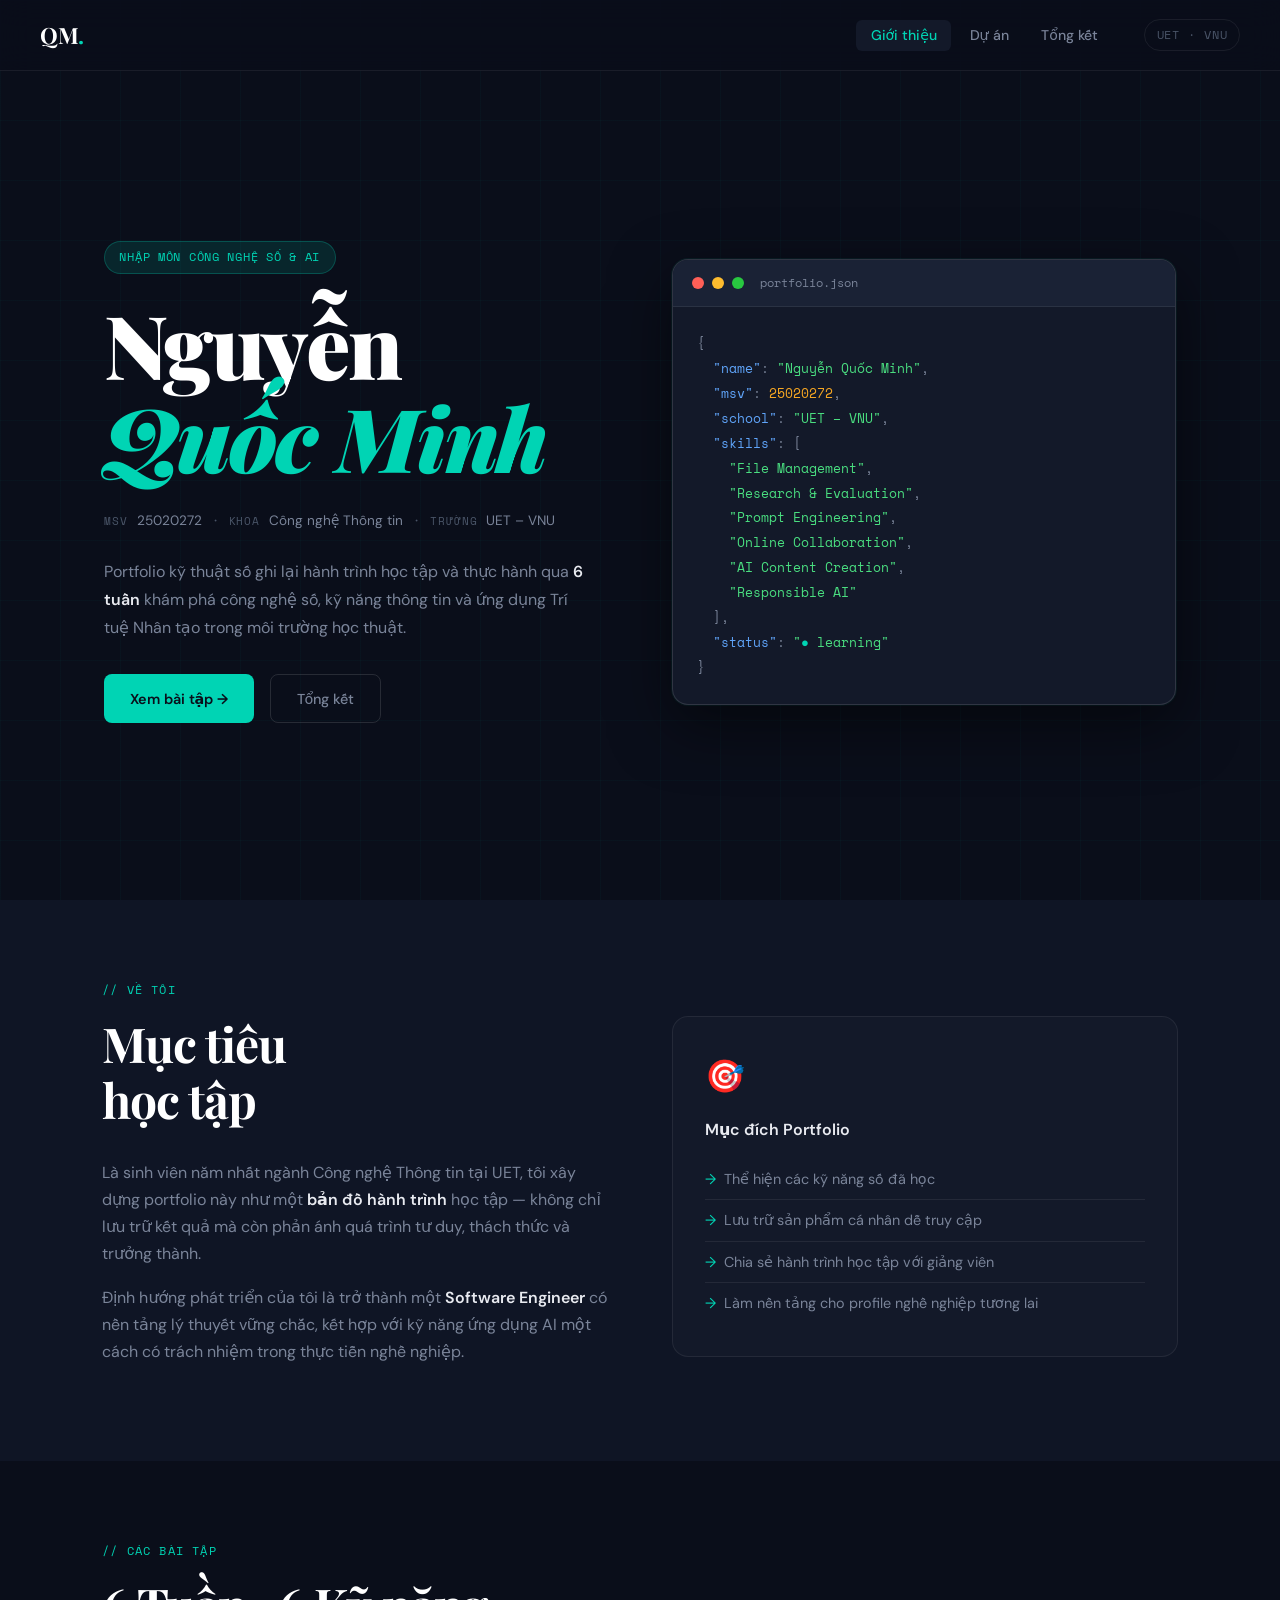
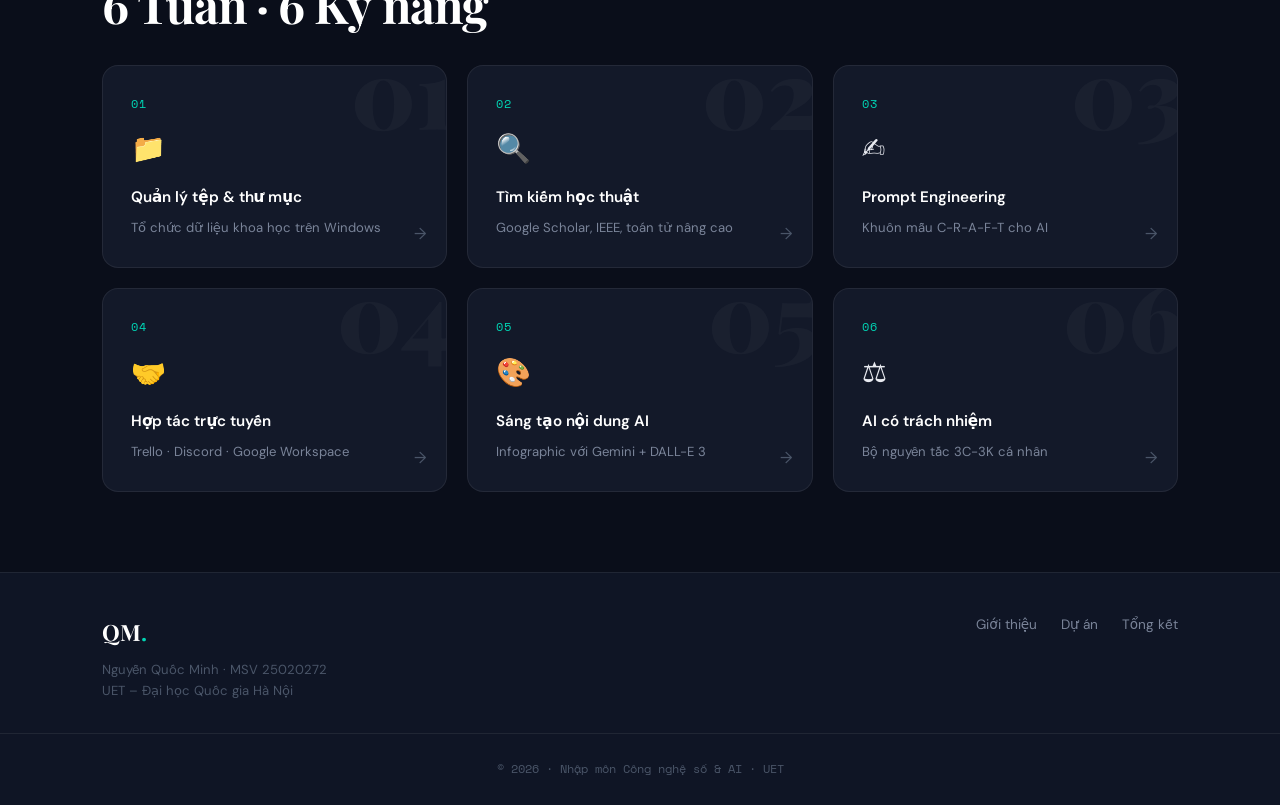
==== index.html @ ab4edc92 "Initial commit: Portfolio Nguyễn Quốc Minh - UET VNU" ====
<!DOCTYPE html>
<html lang="vi">
<head>
  <meta charset="UTF-8" />
  <meta name="viewport" content="width=device-width, initial-scale=1.0"/>
  <title>Portfolio | Nguyễn Quốc Minh</title>
  <link rel="preconnect" href="https://fonts.googleapis.com">
  <link href="https://fonts.googleapis.com/css2?family=Playfair+Display:ital,wght@0,400;0,700;0,900;1,400&family=Space+Mono:wght@400;700&family=DM+Sans:wght@300;400;500;600&display=swap" rel="stylesheet">
  <link rel="stylesheet" href="css/style.css">
</head>
<body>

  <!-- NAV -->
  <nav class="nav" id="nav">
    <div class="nav-logo">QM<span class="dot">.</span></div>
    <ul class="nav-links">
      <li><a href="index.html" class="active">Giới thiệu</a></li>
      <li><a href="projects.html">Dự án</a></li>
      <li><a href="summary.html">Tổng kết</a></li>
    </ul>
    <div class="nav-badge">UET · VNU</div>
  </nav>

  <!-- HERO -->
  <section class="hero">
    <div class="hero-grid-bg"></div>
    <div class="hero-content">
      <div class="hero-tag fade-in delay-1">Nhập môn Công nghệ số & AI</div>
      <h1 class="hero-name fade-in delay-2">Nguyễn<br><em>Quốc Minh</em></h1>
      <div class="hero-meta fade-in delay-3">
        <span class="meta-item"><span class="meta-label">MSV</span> 25020272</span>
        <span class="meta-divider">·</span>
        <span class="meta-item"><span class="meta-label">Khoa</span> Công nghệ Thông tin</span>
        <span class="meta-divider">·</span>
        <span class="meta-item"><span class="meta-label">Trường</span> UET – VNU</span>
      </div>
      <p class="hero-desc fade-in delay-4">
        Portfolio kỹ thuật số ghi lại hành trình học tập và thực hành 
        qua <strong>6 tuần</strong> khám phá công nghệ số, kỹ năng thông tin 
        và ứng dụng Trí tuệ Nhân tạo trong môi trường học thuật.
      </p>
      <div class="hero-cta fade-in delay-5">
        <a href="projects.html" class="btn-primary">Xem bài tập →</a>
        <a href="summary.html" class="btn-ghost">Tổng kết</a>
      </div>
    </div>
    <div class="hero-visual fade-in delay-3">
      <div class="code-card">
        <div class="code-card-header">
          <span class="dot-red"></span><span class="dot-yellow"></span><span class="dot-green"></span>
          <span class="code-filename">portfolio.json</span>
        </div>
        <pre class="code-body"><code>{
  <span class="key">"name"</span>: <span class="str">"Nguyễn Quốc Minh"</span>,
  <span class="key">"msv"</span>: <span class="num">25020272</span>,
  <span class="key">"school"</span>: <span class="str">"UET – VNU"</span>,
  <span class="key">"skills"</span>: [
    <span class="str">"File Management"</span>,
    <span class="str">"Research & Evaluation"</span>,
    <span class="str">"Prompt Engineering"</span>,
    <span class="str">"Online Collaboration"</span>,
    <span class="str">"AI Content Creation"</span>,
    <span class="str">"Responsible AI"</span>
  ],
  <span class="key">"status"</span>: <span class="str">"<span class="blink">●</span> learning"</span>
}</code></pre>
      </div>
    </div>
  </section>

  <!-- ABOUT -->
  <section class="about section">
    <div class="container">
      <div class="section-label">// Về tôi</div>
      <div class="about-grid">
        <div class="about-text">
          <h2 class="section-title">Mục tiêu<br>học tập</h2>
          <p>Là sinh viên năm nhất ngành Công nghệ Thông tin tại UET, tôi xây dựng portfolio này như một <strong>bản đồ hành trình</strong> học tập — không chỉ lưu trữ kết quả mà còn phản ánh quá trình tư duy, thách thức và trưởng thành.</p>
          <p>Định hướng phát triển của tôi là trở thành một <strong>Software Engineer</strong> có nền tảng lý thuyết vững chắc, kết hợp với kỹ năng ứng dụng AI một cách có trách nhiệm trong thực tiễn nghề nghiệp.</p>
        </div>
        <div class="about-goals">
          <div class="goal-card">
            <div class="goal-icon">🎯</div>
            <div class="goal-title">Mục đích Portfolio</div>
            <ul class="goal-list">
              <li>Thể hiện các kỹ năng số đã học</li>
              <li>Lưu trữ sản phẩm cá nhân dễ truy cập</li>
              <li>Chia sẻ hành trình học tập với giảng viên</li>
              <li>Làm nền tảng cho profile nghề nghiệp tương lai</li>
            </ul>
          </div>
        </div>
      </div>
    </div>
  </section>

  <!-- WEEK OVERVIEW -->
  <section class="weeks section">
    <div class="container">
      <div class="section-label">// Các bài tập</div>
      <h2 class="section-title">6 Tuần · 6 Kỹ năng</h2>
      <div class="weeks-grid">
        <a href="projects.html#week1" class="week-card" data-week="01">
          <div class="week-num">01</div>
          <div class="week-icon">📁</div>
          <div class="week-title">Quản lý tệp & thư mục</div>
          <div class="week-desc">Tổ chức dữ liệu khoa học trên Windows</div>
          <div class="week-arrow">→</div>
        </a>
        <a href="projects.html#week2" class="week-card" data-week="02">
          <div class="week-num">02</div>
          <div class="week-icon">🔍</div>
          <div class="week-title">Tìm kiếm học thuật</div>
          <div class="week-desc">Google Scholar, IEEE, toán tử nâng cao</div>
          <div class="week-arrow">→</div>
        </a>
        <a href="projects.html#week3" class="week-card" data-week="03">
          <div class="week-num">03</div>
          <div class="week-icon">✍️</div>
          <div class="week-title">Prompt Engineering</div>
          <div class="week-desc">Khuôn mẫu C-R-A-F-T cho AI</div>
          <div class="week-arrow">→</div>
        </a>
        <a href="projects.html#week4" class="week-card" data-week="04">
          <div class="week-num">04</div>
          <div class="week-icon">🤝</div>
          <div class="week-title">Hợp tác trực tuyến</div>
          <div class="week-desc">Trello · Discord · Google Workspace</div>
          <div class="week-arrow">→</div>
        </a>
        <a href="projects.html#week5" class="week-card" data-week="05">
          <div class="week-num">05</div>
          <div class="week-icon">🎨</div>
          <div class="week-title">Sáng tạo nội dung AI</div>
          <div class="week-desc">Infographic với Gemini + DALL-E 3</div>
          <div class="week-arrow">→</div>
        </a>
        <a href="projects.html#week6" class="week-card" data-week="06">
          <div class="week-num">06</div>
          <div class="week-icon">⚖️</div>
          <div class="week-title">AI có trách nhiệm</div>
          <div class="week-desc">Bộ nguyên tắc 3C-3K cá nhân</div>
          <div class="week-arrow">→</div>
        </a>
      </div>
    </div>
  </section>

  <!-- FOOTER -->
  <footer class="footer">
    <div class="container footer-inner">
      <div class="footer-left">
        <div class="footer-logo">QM<span class="dot">.</span></div>
        <p>Nguyễn Quốc Minh · MSV 25020272<br>UET – Đại học Quốc gia Hà Nội</p>
      </div>
      <div class="footer-right">
        <a href="index.html">Giới thiệu</a>
        <a href="projects.html">Dự án</a>
        <a href="summary.html">Tổng kết</a>
      </div>
    </div>
    <div class="footer-bottom">
      <span>© 2026 · Nhập môn Công nghệ số & AI · UET</span>
    </div>
  </footer>

  <script src="js/main.js"></script>
</body>
</html>
---- css/style.css ----
/* ===== CSS VARIABLES ===== */
:root {
  --bg:         #0a0e1a;
  --bg-2:       #0f1525;
  --bg-card:    #131929;
  --bg-card-2:  #1a2235;
  --border:     rgba(255,255,255,0.07);
  --border-2:   rgba(255,255,255,0.12);

  --text:       #e8eaf0;
  --text-muted: #7a8499;
  --text-dim:   #4a5568;

  --teal:       #00d4b4;
  --teal-dim:   rgba(0, 212, 180, 0.12);
  --teal-glow:  rgba(0, 212, 180, 0.25);
  --amber:      #f5a623;
  --amber-dim:  rgba(245, 166, 35, 0.12);
  --coral:      #ff6b6b;
  --coral-dim:  rgba(255, 107, 107, 0.12);
  --purple:     #9b7fe8;
  --green:      #4ade80;
  --blue:       #60a5fa;

  --font-display: 'Playfair Display', Georgia, serif;
  --font-mono:    'Space Mono', monospace;
  --font-body:    'DM Sans', system-ui, sans-serif;

  --radius:  10px;
  --radius-lg: 16px;
  --transition: 0.25s cubic-bezier(0.4, 0, 0.2, 1);
}

/* ===== RESET ===== */
*, *::before, *::after { box-sizing: border-box; margin: 0; padding: 0; }
html { scroll-behavior: smooth; }
body {
  background: var(--bg);
  color: var(--text);
  font-family: var(--font-body);
  font-size: 16px;
  line-height: 1.7;
  -webkit-font-smoothing: antialiased;
}
a { color: var(--teal); text-decoration: none; transition: color var(--transition); }
a:hover { color: #fff; }
code {
  font-family: var(--font-mono);
  font-size: 0.82em;
  background: rgba(0,212,180,0.1);
  color: var(--teal);
  padding: 0.1em 0.45em;
  border-radius: 4px;
  border: 1px solid rgba(0,212,180,0.2);
}
p + p { margin-top: 0.9em; }
strong { color: var(--text); font-weight: 600; }

/* ===== CONTAINER ===== */
.container {
  max-width: 1140px;
  margin: 0 auto;
  padding: 0 2rem;
}

/* ===== NAV ===== */
.nav {
  position: fixed;
  top: 0; left: 0; right: 0;
  z-index: 100;
  display: flex;
  align-items: center;
  gap: 2rem;
  padding: 1rem 2.5rem;
  background: rgba(10, 14, 26, 0.85);
  backdrop-filter: blur(16px);
  border-bottom: 1px solid var(--border);
  transition: box-shadow var(--transition);
}
.nav.scrolled { box-shadow: 0 4px 30px rgba(0,0,0,0.4); }
.nav-logo {
  font-family: var(--font-display);
  font-size: 1.4rem;
  font-weight: 700;
  color: #fff;
  margin-right: auto;
  letter-spacing: -0.02em;
}
.nav-links {
  list-style: none;
  display: flex;
  gap: 0.25rem;
}
.nav-links a {
  color: var(--text-muted);
  font-size: 0.88rem;
  font-weight: 500;
  padding: 0.4rem 0.9rem;
  border-radius: 6px;
  transition: all var(--transition);
}
.nav-links a:hover,
.nav-links a.active {
  color: var(--text);
  background: var(--bg-card);
}
.nav-links a.active { color: var(--teal); }
.nav-badge {
  font-family: var(--font-mono);
  font-size: 0.72rem;
  color: var(--text-dim);
  padding: 0.3rem 0.7rem;
  border: 1px solid var(--border);
  border-radius: 20px;
  letter-spacing: 0.08em;
}
.dot { color: var(--teal); }

/* ===== HERO ===== */
.hero {
  min-height: 100vh;
  display: grid;
  grid-template-columns: 1fr 1fr;
  gap: 4rem;
  align-items: center;
  padding: 8rem 4rem 4rem;
  max-width: 1200px;
  margin: 0 auto;
  position: relative;
  overflow: hidden;
}
.hero-grid-bg {
  position: fixed;
  inset: 0;
  background-image:
    linear-gradient(rgba(0,212,180,0.03) 1px, transparent 1px),
    linear-gradient(90deg, rgba(0,212,180,0.03) 1px, transparent 1px);
  background-size: 60px 60px;
  pointer-events: none;
  z-index: 0;
}
.hero-content { position: relative; z-index: 1; }
.hero-tag {
  display: inline-block;
  font-family: var(--font-mono);
  font-size: 0.75rem;
  color: var(--teal);
  background: var(--teal-dim);
  border: 1px solid rgba(0,212,180,0.25);
  padding: 0.35rem 0.9rem;
  border-radius: 20px;
  letter-spacing: 0.06em;
  text-transform: uppercase;
  margin-bottom: 1.5rem;
}
.hero-name {
  font-family: var(--font-display);
  font-size: clamp(3rem, 7vw, 5.5rem);
  font-weight: 900;
  line-height: 1.05;
  color: #fff;
  letter-spacing: -0.03em;
  margin-bottom: 1.5rem;
}
.hero-name em {
  font-style: italic;
  color: var(--teal);
}
.hero-meta {
  display: flex;
  align-items: center;
  gap: 0.75rem;
  flex-wrap: wrap;
  margin-bottom: 1.5rem;
}
.meta-item { font-size: 0.85rem; color: var(--text-muted); }
.meta-label {
  font-family: var(--font-mono);
  font-size: 0.7rem;
  color: var(--text-dim);
  text-transform: uppercase;
  letter-spacing: 0.08em;
  margin-right: 0.3rem;
}
.meta-divider { color: var(--text-dim); }
.hero-desc {
  font-size: 1rem;
  color: var(--text-muted);
  max-width: 480px;
  margin-bottom: 2rem;
  line-height: 1.75;
}
.hero-cta { display: flex; gap: 1rem; flex-wrap: wrap; }

/* ===== BUTTONS ===== */
.btn-primary {
  display: inline-flex;
  align-items: center;
  gap: 0.4rem;
  background: var(--teal);
  color: #0a0e1a;
  font-weight: 600;
  font-size: 0.9rem;
  padding: 0.7rem 1.6rem;
  border-radius: 8px;
  transition: all var(--transition);
  border: none;
  cursor: pointer;
}
.btn-primary:hover {
  background: #00f0cc;
  color: #0a0e1a;
  transform: translateY(-1px);
  box-shadow: 0 6px 20px var(--teal-glow);
}
.btn-ghost {
  display: inline-flex;
  align-items: center;
  gap: 0.4rem;
  background: transparent;
  color: var(--text-muted);
  font-weight: 500;
  font-size: 0.9rem;
  padding: 0.7rem 1.6rem;
  border-radius: 8px;
  border: 1px solid var(--border-2);
  transition: all var(--transition);
  cursor: pointer;
}
.btn-ghost:hover {
  background: var(--bg-card);
  color: var(--text);
  border-color: var(--border-2);
}

/* ===== CODE CARD (HERO) ===== */
.hero-visual { position: relative; z-index: 1; }
.code-card {
  background: var(--bg-card);
  border: 1px solid var(--border-2);
  border-radius: var(--radius-lg);
  overflow: hidden;
  box-shadow: 0 20px 60px rgba(0,0,0,0.5), 0 0 0 1px rgba(0,212,180,0.08);
}
.code-card-header {
  display: flex;
  align-items: center;
  gap: 0.5rem;
  padding: 0.8rem 1.2rem;
  background: var(--bg-card-2);
  border-bottom: 1px solid var(--border);
}
.dot-red   { width: 12px; height: 12px; border-radius: 50%; background: #ff5f57; }
.dot-yellow{ width: 12px; height: 12px; border-radius: 50%; background: #febc2e; }
.dot-green { width: 12px; height: 12px; border-radius: 50%; background: #28c840; }
.code-filename {
  font-family: var(--font-mono);
  font-size: 0.75rem;
  color: var(--text-muted);
  margin-left: 0.5rem;
}
.code-body {
  padding: 1.5rem;
  overflow-x: auto;
}
.code-body code {
  font-family: var(--font-mono);
  font-size: 0.82rem;
  background: none;
  border: none;
  color: var(--text-muted);
  padding: 0;
  display: block;
  line-height: 1.9;
  white-space: pre;
}
.code-body .key  { color: #60a5fa; }
.code-body .str  { color: #4ade80; }
.code-body .num  { color: var(--amber); }
.blink {
  color: var(--teal);
  animation: blink 1.2s infinite;
}
@keyframes blink { 0%,100%{opacity:1} 50%{opacity:0} }

/* ===== SECTIONS ===== */
.section { padding: 5rem 0; }
.section-label {
  font-family: var(--font-mono);
  font-size: 0.75rem;
  color: var(--teal);
  text-transform: uppercase;
  letter-spacing: 0.1em;
  margin-bottom: 1rem;
}
.section-title {
  font-family: var(--font-display);
  font-size: clamp(2rem, 4vw, 3rem);
  font-weight: 700;
  line-height: 1.15;
  color: #fff;
  letter-spacing: -0.02em;
  margin-bottom: 2rem;
}

/* ===== ABOUT ===== */
.about { background: var(--bg-2); }
.about-grid {
  display: grid;
  grid-template-columns: 1fr 1fr;
  gap: 4rem;
  align-items: start;
}
.about-text p { color: var(--text-muted); margin-bottom: 1rem; }
.goal-card {
  background: var(--bg-card);
  border: 1px solid var(--border);
  border-radius: var(--radius-lg);
  padding: 2rem;
}
.goal-icon { font-size: 2rem; margin-bottom: 0.75rem; }
.goal-title { font-weight: 600; font-size: 1rem; margin-bottom: 1rem; color: var(--text); }
.goal-list { list-style: none; }
.goal-list li {
  color: var(--text-muted);
  font-size: 0.9rem;
  padding: 0.5rem 0;
  border-bottom: 1px solid var(--border);
  display: flex;
  gap: 0.5rem;
}
.goal-list li::before { content: "→"; color: var(--teal); flex-shrink: 0; }
.goal-list li:last-child { border-bottom: none; }

/* ===== WEEKS GRID ===== */
.weeks { padding: 5rem 0; }
.weeks-grid {
  display: grid;
  grid-template-columns: repeat(3, 1fr);
  gap: 1.25rem;
  margin-top: 1rem;
}
.week-card {
  position: relative;
  background: var(--bg-card);
  border: 1px solid var(--border);
  border-radius: var(--radius-lg);
  padding: 1.75rem;
  color: var(--text);
  transition: all var(--transition);
  overflow: hidden;
}
.week-card::before {
  content: attr(data-week);
  position: absolute;
  top: -1.5rem; right: -0.5rem;
  font-family: var(--font-display);
  font-size: 6rem;
  font-weight: 900;
  color: rgba(255,255,255,0.03);
  line-height: 1;
  pointer-events: none;
}
.week-card:hover {
  border-color: var(--teal);
  background: var(--bg-card-2);
  transform: translateY(-4px);
  box-shadow: 0 12px 40px rgba(0,212,180,0.12);
}
.week-num {
  font-family: var(--font-mono);
  font-size: 0.72rem;
  color: var(--teal);
  letter-spacing: 0.1em;
  margin-bottom: 0.75rem;
}
.week-icon { font-size: 1.75rem; margin-bottom: 0.75rem; }
.week-title { font-weight: 600; font-size: 0.95rem; margin-bottom: 0.4rem; color: #fff; }
.week-desc { font-size: 0.82rem; color: var(--text-muted); }
.week-arrow {
  position: absolute;
  bottom: 1.25rem; right: 1.25rem;
  color: var(--text-dim);
  font-size: 1rem;
  transition: all var(--transition);
}
.week-card:hover .week-arrow { color: var(--teal); transform: translateX(4px); }

/* ===== PAGE HEADER ===== */
.page-header {
  padding: 8rem 0 3rem;
  background: var(--bg);
  border-bottom: 1px solid var(--border);
}
.page-title {
  font-family: var(--font-display);
  font-size: clamp(2.5rem, 5vw, 4rem);
  font-weight: 900;
  color: #fff;
  letter-spacing: -0.03em;
  line-height: 1.1;
  margin-bottom: 0.75rem;
}
.page-subtitle { color: var(--text-muted); font-size: 1rem; }

/* ===== PROJECTS ===== */
.projects-main { padding: 4rem 0 6rem; }
.project-section { padding: 3rem 0; }
.project-header {
  display: flex;
  align-items: center;
  gap: 1rem;
  margin-bottom: 2rem;
}
.project-num-tag {
  font-family: var(--font-mono);
  font-size: 0.78rem;
  color: var(--text-dim);
  letter-spacing: 0.12em;
  text-transform: uppercase;
}
.project-badge {
  font-family: var(--font-mono);
  font-size: 0.72rem;
  font-weight: 700;
  padding: 0.3rem 0.85rem;
  border-radius: 20px;
  letter-spacing: 0.06em;
  text-transform: uppercase;
}
.project-badge.file     { background: rgba(96,165,250,0.12); color: var(--blue);   border: 1px solid rgba(96,165,250,0.25); }
.project-badge.search   { background: rgba(74,222,128,0.12); color: var(--green);  border: 1px solid rgba(74,222,128,0.25); }
.project-badge.prompt   { background: var(--amber-dim);      color: var(--amber);  border: 1px solid rgba(245,166,35,0.25); }
.project-badge.collab   { background: var(--teal-dim);       color: var(--teal);   border: 1px solid rgba(0,212,180,0.25); }
.project-badge.ai       { background: rgba(155,127,232,0.12);color: var(--purple); border: 1px solid rgba(155,127,232,0.25);}
.project-badge.ethics   { background: var(--coral-dim);      color: var(--coral);  border: 1px solid rgba(255,107,107,0.25);}

.project-grid {
  display: grid;
  grid-template-columns: 1fr 1.2fr;
  gap: 3rem;
  align-items: start;
}
.project-title {
  font-family: var(--font-display);
  font-size: clamp(1.6rem, 3vw, 2.2rem);
  font-weight: 700;
  color: #fff;
  letter-spacing: -0.02em;
  line-height: 1.2;
  margin-bottom: 1.25rem;
}
.project-desc { color: var(--text-muted); font-size: 0.95rem; margin-bottom: 1.5rem; }
.project-highlights h3 {
  font-size: 0.8rem;
  font-family: var(--font-mono);
  text-transform: uppercase;
  letter-spacing: 0.1em;
  color: var(--text-dim);
  margin-bottom: 0.75rem;
}
.project-highlights ul { list-style: none; }
.project-highlights li {
  font-size: 0.88rem;
  color: var(--text-muted);
  padding: 0.45rem 0;
  border-bottom: 1px solid var(--border);
  display: flex;
  gap: 0.5rem;
  align-items: flex-start;
}
.project-highlights li::before { content: "→"; color: var(--teal); flex-shrink: 0; margin-top: 0.05rem; }
.project-highlights li:last-child { border: none; }

.project-detail-card {
  background: var(--bg-card);
  border: 1px solid var(--border);
  border-radius: var(--radius-lg);
  padding: 1.75rem;
}
.detail-section { margin-bottom: 1.5rem; }
.detail-section:last-child { margin-bottom: 0; }
.detail-label {
  font-family: var(--font-mono);
  font-size: 0.7rem;
  color: var(--text-dim);
  text-transform: uppercase;
  letter-spacing: 0.1em;
  margin-bottom: 0.75rem;
}

/* folder tree */
.folder-tree { font-family: var(--font-mono); font-size: 0.8rem; }
.folder-item { color: var(--text-muted); padding: 0.25rem 0; }
.folder-item.root { color: var(--teal); font-weight: 700; }
.folder-item.l1 { padding-left: 1.2rem; }
.folder-item.l2 { padding-left: 2.4rem; color: var(--text-dim); }

/* naming rule */
.naming-code {
  display: block;
  background: rgba(0,212,180,0.08);
  border: 1px solid rgba(0,212,180,0.15);
  border-radius: 6px;
  padding: 0.6rem 0.8rem;
  font-size: 0.78rem;
  color: var(--teal);
  margin-bottom: 0.5rem;
}
.naming-example { font-size: 0.8rem; color: var(--text-muted); margin-bottom: 0.4rem; }
.naming-example em { color: var(--amber); }
.naming-reason { font-size: 0.8rem; color: var(--text-dim); }

/* ops grid */
.ops-grid { display: flex; flex-wrap: wrap; gap: 0.5rem; }
.op-tag {
  font-size: 0.77rem;
  padding: 0.25rem 0.65rem;
  border-radius: 4px;
  background: var(--bg-card-2);
  border: 1px solid var(--border);
  color: var(--text-muted);
}
.op-tag.code-tag {
  font-family: var(--font-mono);
  color: var(--teal);
  background: var(--teal-dim);
  border-color: rgba(0,212,180,0.2);
}

/* source table */
.source-table { font-size: 0.8rem; border-radius: 8px; overflow: hidden; border: 1px solid var(--border); }
.source-row { display: grid; grid-template-columns: 2fr 0.8fr 1fr; gap: 0.5rem; padding: 0.6rem 0.8rem; border-bottom: 1px solid var(--border); align-items: center; }
.source-row:last-child { border: none; }
.source-row.header { background: var(--bg-card-2); color: var(--text-dim); font-family: var(--font-mono); font-size: 0.68rem; text-transform: uppercase; letter-spacing: 0.08em; }
.source-row span:first-child { color: var(--text-muted); }
.source-row span:nth-child(2) { color: var(--text-dim); text-align: center; }
.rank { font-weight: 600; text-align: center; }
.rank.top { color: var(--teal); }
.rank.high { color: var(--green); }
.rank.med { color: var(--amber); }

/* craft framework */
.craft-framework {
  background: var(--bg-card-2);
  border: 1px solid var(--border);
  border-radius: var(--radius);
  padding: 1.25rem;
}
.craft-title {
  font-family: var(--font-mono);
  font-size: 0.72rem;
  text-transform: uppercase;
  letter-spacing: 0.12em;
  color: var(--text-dim);
  margin-bottom: 1rem;
}
.craft-items { display: flex; flex-direction: column; gap: 0.6rem; }
.craft-item { display: flex; gap: 0.75rem; align-items: center; }
.craft-letter {
  width: 32px; height: 32px;
  background: var(--teal-dim);
  border: 1px solid rgba(0,212,180,0.3);
  border-radius: 6px;
  display: flex; align-items: center; justify-content: center;
  font-family: var(--font-display);
  font-weight: 700;
  font-size: 1rem;
  color: var(--teal);
  flex-shrink: 0;
}
.craft-name { font-weight: 600; font-size: 0.85rem; color: var(--text); }
.craft-desc { font-size: 0.78rem; color: var(--text-muted); }

/* prompt compare */
.prompt-compare { display: flex; flex-direction: column; gap: 0.75rem; }
.prompt-box { padding: 0.9rem; border-radius: 8px; font-size: 0.82rem; }
.prompt-box.bad { background: rgba(255,107,107,0.08); border: 1px solid rgba(255,107,107,0.2); }
.prompt-box.good { background: var(--teal-dim); border: 1px solid rgba(0,212,180,0.2); }
.prompt-label { font-weight: 600; margin-bottom: 0.4rem; }
.prompt-box.bad .prompt-label { color: var(--coral); }
.prompt-box.good .prompt-label { color: var(--teal); }
.prompt-text { color: var(--text-muted); font-style: italic; margin-bottom: 0.4rem; line-height: 1.5; }
.prompt-result { font-size: 0.76rem; color: var(--text-dim); }

/* tools stack */
.tools-stack { display: flex; flex-direction: column; gap: 0.6rem; }
.tool-item {
  display: grid;
  grid-template-columns: auto 1fr auto;
  gap: 0.75rem;
  align-items: center;
  padding: 0.75rem;
  background: var(--bg-card-2);
  border: 1px solid var(--border);
  border-radius: 8px;
}
.tool-icon { font-size: 1.3rem; }
.tool-name { font-weight: 600; font-size: 0.88rem; color: var(--text); margin-bottom: 0.15rem; }
.tool-use { font-size: 0.75rem; color: var(--text-muted); }
.tool-role {
  font-family: var(--font-mono);
  font-size: 0.65rem;
  padding: 0.2rem 0.5rem;
  border-radius: 4px;
  white-space: nowrap;
}
.tool-role.project-mgmt { background: rgba(96,165,250,0.12); color: var(--blue); }
.tool-role.comms { background: rgba(155,127,232,0.12); color: var(--purple); }
.tool-role.docs { background: var(--teal-dim); color: var(--teal); }
.tool-role.storage { background: var(--amber-dim); color: var(--amber); }

/* challenge items */
.challenge-item {
  padding: 0.7rem 0;
  border-bottom: 1px solid var(--border);
}
.challenge-item:last-child { border: none; }
.challenge-title { font-size: 0.82rem; font-weight: 600; color: var(--text); margin-bottom: 0.25rem; }
.challenge-solution { font-size: 0.78rem; color: var(--text-muted); }

/* ai tools */
.ai-tools-compare { display: flex; flex-direction: column; gap: 0.75rem; }
.ai-tool-card {
  background: var(--bg-card-2);
  border: 1px solid var(--border);
  border-radius: 8px;
  padding: 0.9rem;
  font-size: 0.8rem;
}
.ai-tool-header { font-weight: 700; margin-bottom: 0.3rem; color: var(--text); }
.ai-tool-header.gemini { color: var(--blue); }
.ai-tool-header.dalle { color: var(--purple); }
.ai-tool-header.piktochart { color: var(--amber); }
.ai-tool-role { font-size: 0.72rem; color: var(--text-dim); margin-bottom: 0.4rem; }
.ai-pro { color: var(--green); margin-bottom: 0.2rem; }
.ai-con { color: var(--coral); }

/* citation box */
.citation-box {
  background: rgba(245,166,35,0.06);
  border: 1px solid rgba(245,166,35,0.2);
  border-radius: 8px;
  padding: 0.9rem;
  font-size: 0.78rem;
}
.citation-box p { color: var(--text-muted); margin-bottom: 0.5rem; }
.citation-box p:last-child { margin: 0; }
.citation-box em { font-style: italic; }
.citation-note { color: var(--amber) !important; font-size: 0.74rem !important; }

/* principles */
.principles-framework { font-size: 0.85rem; }
.principles-title {
  font-family: var(--font-mono);
  font-size: 0.72rem;
  text-transform: uppercase;
  letter-spacing: 0.12em;
  color: var(--text-dim);
  margin-bottom: 1rem;
}
.principles-group { margin-bottom: 1rem; }
.principles-group-label {
  font-family: var(--font-mono);
  font-size: 0.68rem;
  text-transform: uppercase;
  letter-spacing: 0.1em;
  padding: 0.25rem 0.6rem;
  border-radius: 4px;
  display: inline-block;
  margin-bottom: 0.6rem;
}
.principles-group-label.must { background: var(--teal-dim); color: var(--teal); }
.principles-group-label.must-not { background: var(--coral-dim); color: var(--coral); }
.principle-item { display: flex; gap: 0.75rem; padding: 0.6rem 0; border-bottom: 1px solid var(--border); align-items: flex-start; }
.principle-item:last-child { border: none; }
.principle-letter {
  width: 28px; height: 28px;
  border-radius: 6px;
  display: flex; align-items: center; justify-content: center;
  font-family: var(--font-display);
  font-weight: 700;
  font-size: 0.82rem;
  flex-shrink: 0;
}
.principle-letter.c { background: var(--teal-dim); color: var(--teal); border: 1px solid rgba(0,212,180,0.3); }
.principle-letter.k { background: var(--coral-dim); color: var(--coral); border: 1px solid rgba(255,107,107,0.3); }
.principle-name { font-weight: 600; font-size: 0.85rem; color: var(--text); margin-bottom: 0.2rem; }
.principle-desc { font-size: 0.78rem; color: var(--text-muted); line-height: 1.5; }

/* reflection */
.project-reflection {
  display: flex;
  gap: 1rem;
  align-items: flex-start;
  margin-top: 2rem;
  padding: 1.25rem 1.5rem;
  background: rgba(0,212,180,0.05);
  border: 1px solid rgba(0,212,180,0.15);
  border-radius: var(--radius);
}
.reflection-icon { font-size: 1.3rem; flex-shrink: 0; }
.project-reflection p { font-size: 0.88rem; color: var(--text-muted); }
.project-reflection strong { color: var(--teal); }

/* divider */
.section-divider {
  height: 1px;
  background: linear-gradient(90deg, transparent, var(--border-2), transparent);
  margin: 1rem 0;
}

/* ===== SUMMARY PAGE ===== */
.summary-main { padding: 4rem 0 6rem; }
.sum-section { margin-bottom: 5rem; }

.skills-grid {
  display: grid;
  grid-template-columns: repeat(3, 1fr);
  gap: 1.25rem;
}
.skill-card {
  background: var(--bg-card);
  border: 1px solid var(--border);
  border-radius: var(--radius-lg);
  padding: 1.75rem;
  transition: all var(--transition);
}
.skill-card:hover {
  border-color: rgba(0,212,180,0.3);
  transform: translateY(-3px);
}
.skill-icon { font-size: 2rem; margin-bottom: 0.5rem; }
.skill-week {
  font-family: var(--font-mono);
  font-size: 0.68rem;
  color: var(--teal);
  text-transform: uppercase;
  letter-spacing: 0.1em;
  margin-bottom: 0.4rem;
}
.skill-name { font-weight: 600; font-size: 0.95rem; color: var(--text); margin-bottom: 0.75rem; }
.skill-card p { font-size: 0.85rem; color: var(--text-muted); line-height: 1.65; }

.challenges-list { display: flex; flex-direction: column; gap: 1.5rem; }
.challenge-big {
  display: flex;
  gap: 2rem;
  padding: 1.75rem;
  background: var(--bg-card);
  border: 1px solid var(--border);
  border-radius: var(--radius-lg);
  align-items: flex-start;
}
.challenge-big-num {
  font-family: var(--font-display);
  font-size: 3rem;
  font-weight: 900;
  color: rgba(255,255,255,0.06);
  line-height: 1;
  flex-shrink: 0;
  min-width: 2.5rem;
}
.challenge-big-content h3 { font-size: 1.05rem; color: var(--text); margin-bottom: 0.6rem; }
.challenge-big-content p { font-size: 0.88rem; color: var(--text-muted); }

.growth-timeline { display: flex; flex-direction: column; gap: 1rem; }
.growth-item {
  display: grid;
  grid-template-columns: auto 1fr auto auto 1fr;
  gap: 1rem;
  align-items: center;
  padding: 1.25rem 1.5rem;
  background: var(--bg-card);
  border: 1px solid var(--border);
  border-radius: var(--radius);
}
.growth-marker {
  font-family: var(--font-mono);
  font-size: 0.65rem;
  padding: 0.2rem 0.5rem;
  border-radius: 4px;
  font-weight: 700;
  letter-spacing: 0.08em;
  white-space: nowrap;
}
.growth-marker.before { background: var(--coral-dim); color: var(--coral); }
.growth-marker.after  { background: var(--teal-dim);  color: var(--teal); }
.growth-area { font-size: 0.7rem; font-family: var(--font-mono); color: var(--text-dim); margin-bottom: 0.25rem; text-transform: uppercase; }
.growth-text { font-size: 0.82rem; color: var(--text-muted); }
.growth-arrow { font-size: 1.2rem; color: var(--text-dim); }

.future-grid { display: grid; grid-template-columns: 1fr 1fr; gap: 1.5rem; }
.future-card {
  padding: 2rem;
  border-radius: var(--radius-lg);
  border: 1px solid;
}
.future-card.short { background: rgba(96,165,250,0.06); border-color: rgba(96,165,250,0.2); }
.future-card.long  { background: var(--teal-dim); border-color: rgba(0,212,180,0.25); }
.future-horizon {
  font-family: var(--font-mono);
  font-size: 0.72rem;
  text-transform: uppercase;
  letter-spacing: 0.1em;
  margin-bottom: 1rem;
}
.future-card.short .future-horizon { color: var(--blue); }
.future-card.long .future-horizon  { color: var(--teal); }
.future-card ul { list-style: none; }
.future-card li {
  font-size: 0.88rem;
  color: var(--text-muted);
  padding: 0.45rem 0;
  border-bottom: 1px solid rgba(255,255,255,0.05);
  display: flex;
  gap: 0.5rem;
}
.future-card li::before { content: "→"; flex-shrink: 0; }
.future-card.short li::before { color: var(--blue); }
.future-card.long li::before  { color: var(--teal); }
.future-card li:last-child { border: none; }

/* closing */
.sum-closing {
  text-align: center;
  padding: 3rem;
  background: var(--bg-card);
  border: 1px solid var(--border);
  border-radius: var(--radius-lg);
}
.closing-quote p {
  font-family: var(--font-display);
  font-size: clamp(1.2rem, 2.5vw, 1.7rem);
  line-height: 1.6;
  color: var(--text);
  font-style: italic;
  margin-bottom: 1.5rem;
}
.closing-quote em { color: var(--teal); font-style: normal; }
.closing-quote cite {
  display: block;
  font-family: var(--font-mono);
  font-size: 0.78rem;
  color: var(--text-dim);
  font-style: normal;
  margin-bottom: 2rem;
}
.closing-nav { display: flex; gap: 1rem; justify-content: center; flex-wrap: wrap; }

/* ===== FOOTER ===== */
.footer {
  border-top: 1px solid var(--border);
  padding: 2.5rem 0 1.5rem;
  background: var(--bg-2);
}
.footer-inner {
  display: flex;
  justify-content: space-between;
  align-items: flex-start;
  flex-wrap: wrap;
  gap: 2rem;
  margin-bottom: 2rem;
}
.footer-logo {
  font-family: var(--font-display);
  font-size: 1.4rem;
  font-weight: 700;
  color: #fff;
  margin-bottom: 0.5rem;
}
.footer-left p { font-size: 0.82rem; color: var(--text-dim); line-height: 1.6; }
.footer-right { display: flex; gap: 1.5rem; flex-wrap: wrap; align-items: center; }
.footer-right a { font-size: 0.85rem; color: var(--text-muted); transition: color var(--transition); }
.footer-right a:hover { color: var(--teal); }
.footer-bottom {
  border-top: 1px solid var(--border);
  padding-top: 1.25rem;
  text-align: center;
}
.footer-bottom span { font-size: 0.78rem; color: var(--text-dim); font-family: var(--font-mono); }

/* ===== ANIMATIONS ===== */
.fade-in { opacity: 0; transform: translateY(24px); animation: fadeUp 0.7s forwards; }
.delay-1 { animation-delay: 0.1s; }
.delay-2 { animation-delay: 0.25s; }
.delay-3 { animation-delay: 0.45s; }
.delay-4 { animation-delay: 0.6s; }
.delay-5 { animation-delay: 0.75s; }
@keyframes fadeUp {
  to { opacity: 1; transform: translateY(0); }
}

/* ===== SCROLL REVEAL ===== */
.reveal { opacity: 0; transform: translateY(30px); transition: opacity 0.65s ease, transform 0.65s ease; }
.reveal.visible { opacity: 1; transform: translateY(0); }

/* ===== RESPONSIVE ===== */
@media (max-width: 900px) {
  .hero { grid-template-columns: 1fr; padding: 7rem 1.5rem 3rem; }
  .hero-visual { display: none; }
  .about-grid, .project-grid { grid-template-columns: 1fr; }
  .weeks-grid { grid-template-columns: repeat(2, 1fr); }
  .skills-grid { grid-template-columns: repeat(2, 1fr); }
  .future-grid { grid-template-columns: 1fr; }
  .growth-item { grid-template-columns: auto 1fr; }
  .growth-item .growth-arrow,
  .growth-item .growth-marker.after,
  .growth-item .growth-content:last-child { display: none; }
}
@media (max-width: 600px) {
  .nav-badge { display: none; }
  .weeks-grid, .skills-grid { grid-template-columns: 1fr; }
  .container { padding: 0 1.25rem; }
  .nav { padding: 0.9rem 1.25rem; }
  .source-row { grid-template-columns: 1fr 1fr; }
  .source-row span:nth-child(2) { display: none; }
  .challenge-big { flex-direction: column; gap: 0.5rem; }
}
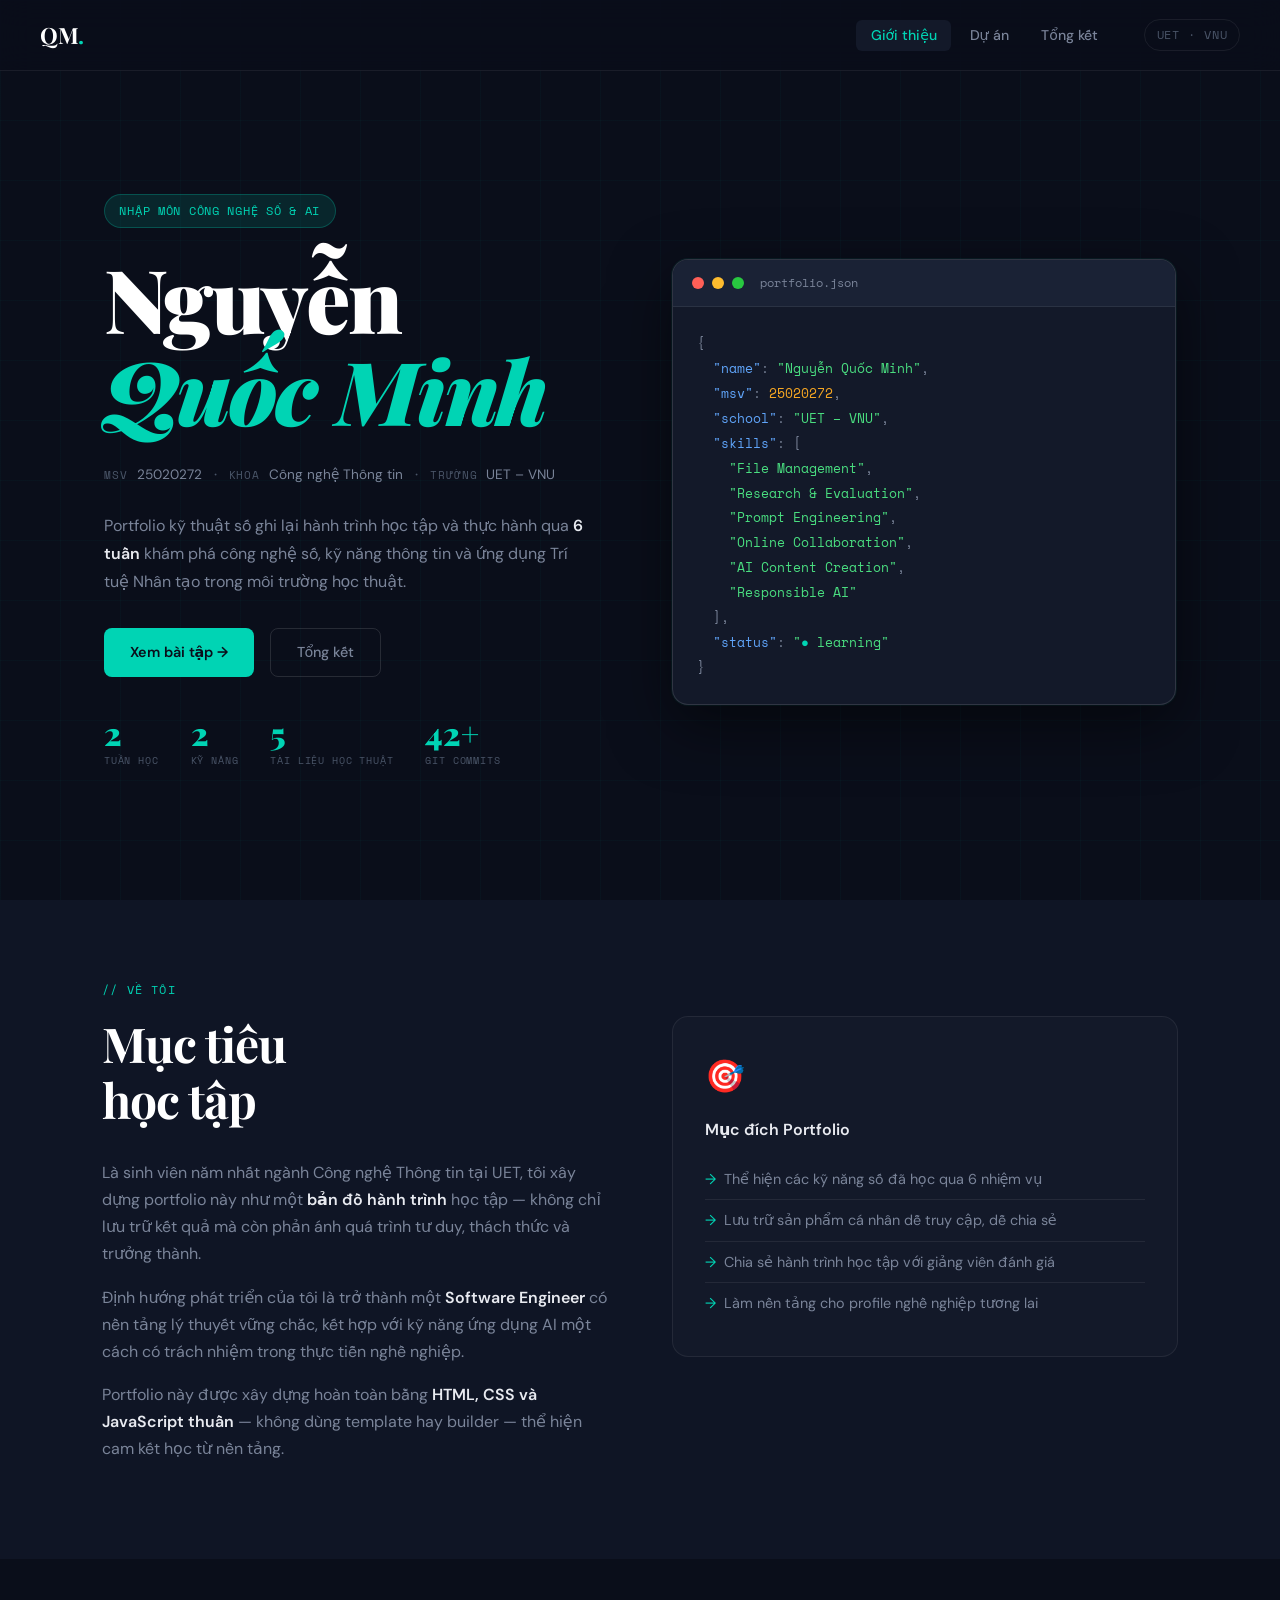
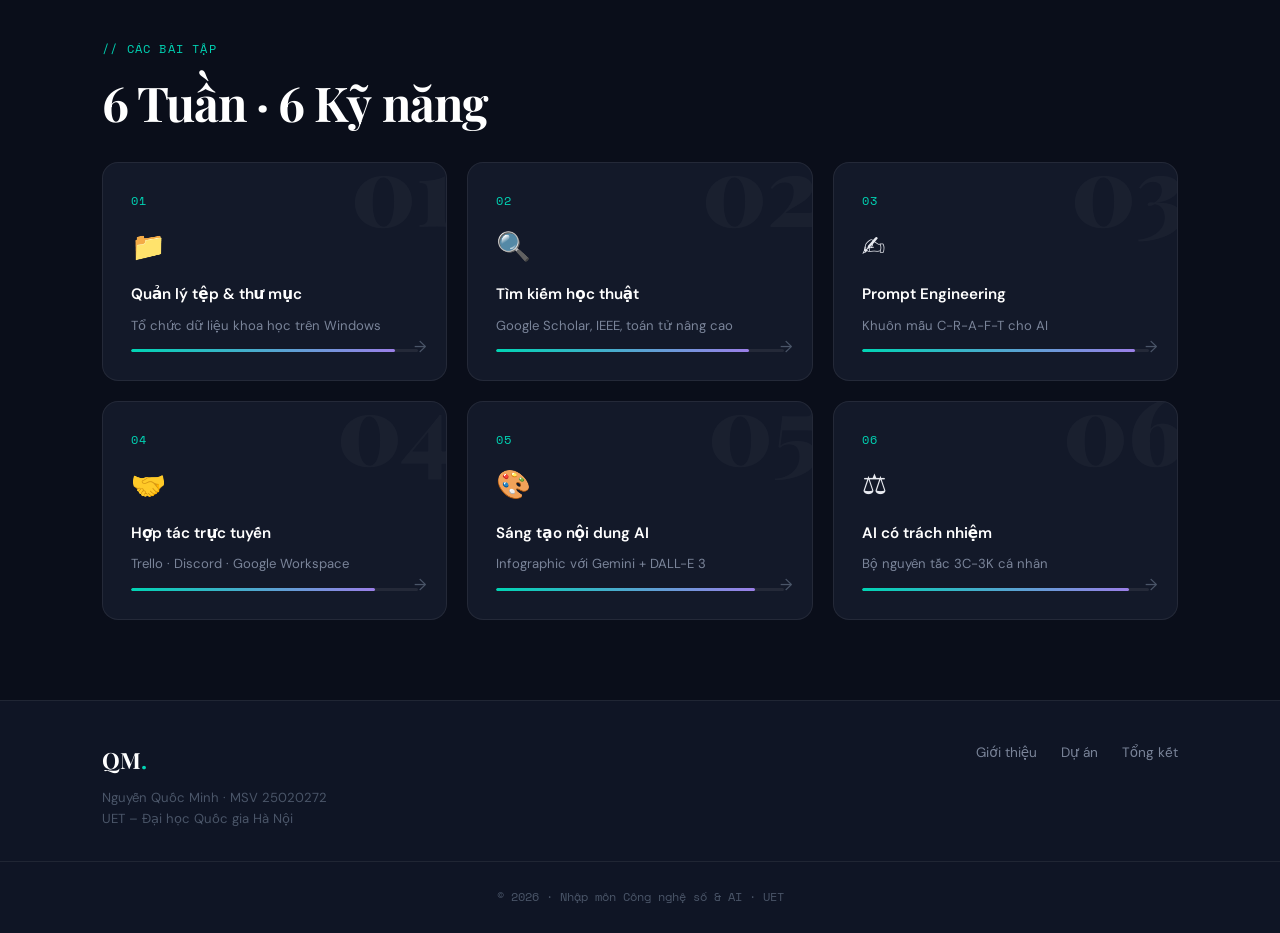
==== commit 5437445c: "nang cap portfolio" ====
--- a/index.html
+++ b/index.html
@@ -3,12 +3,19 @@
 <head>
   <meta charset="UTF-8" />
   <meta name="viewport" content="width=device-width, initial-scale=1.0"/>
-  <title>Portfolio | Nguyễn Quốc Minh</title>
+  <title>Portfolio | Nguyễn Quốc Minh – Nhập môn Công nghệ số & AI</title>
+  <meta name="description" content="Portfolio kỹ thuật số của Nguyễn Quốc Minh (MSV 25020272), sinh viên CNTT UET–VNU, ghi lại hành trình 6 tuần học Nhập môn Công nghệ số & AI.">
   <link rel="preconnect" href="https://fonts.googleapis.com">
   <link href="https://fonts.googleapis.com/css2?family=Playfair+Display:ital,wght@0,400;0,700;0,900;1,400&family=Space+Mono:wght@400;700&family=DM+Sans:wght@300;400;500;600&display=swap" rel="stylesheet">
   <link rel="stylesheet" href="css/style.css">
 </head>
 <body>
+
+  <!-- SCROLL PROGRESS -->
+  <div id="scroll-progress"></div>
+
+  <!-- BACK TO TOP -->
+  <button id="back-to-top" aria-label="Về đầu trang">↑</button>
 
   <!-- NAV -->
   <nav class="nav" id="nav">
@@ -25,7 +32,7 @@
   <section class="hero">
     <div class="hero-grid-bg"></div>
     <div class="hero-content">
-      <div class="hero-tag fade-in delay-1">Nhập môn Công nghệ số & AI</div>
+      <div class="hero-tag fade-in delay-1">Nhập môn Công nghệ số &amp; AI</div>
       <h1 class="hero-name fade-in delay-2">Nguyễn<br><em>Quốc Minh</em></h1>
       <div class="hero-meta fade-in delay-3">
         <span class="meta-item"><span class="meta-label">MSV</span> 25020272</span>
@@ -40,8 +47,27 @@
         và ứng dụng Trí tuệ Nhân tạo trong môi trường học thuật.
       </p>
       <div class="hero-cta fade-in delay-5">
-        <a href="projects.html" class="btn-primary">Xem bài tập →</a>
-        <a href="summary.html" class="btn-ghost">Tổng kết</a>
+        <a href="projects.html" class="btn-primary" id="cta-projects">Xem bài tập →</a>
+        <a href="summary.html" class="btn-ghost" id="cta-summary">Tổng kết</a>
+      </div>
+      <!-- STAT COUNTERS -->
+      <div class="hero-stats fade-in delay-5">
+        <div class="stat-item" id="stat-weeks">
+          <div class="stat-num" data-target="6" data-suffix="">0</div>
+          <div class="stat-label">Tuần học</div>
+        </div>
+        <div class="stat-item" id="stat-tasks">
+          <div class="stat-num" data-target="6" data-suffix="">0</div>
+          <div class="stat-label">Kỹ năng</div>
+        </div>
+        <div class="stat-item" id="stat-docs">
+          <div class="stat-num" data-target="12" data-suffix="">0</div>
+          <div class="stat-label">Tài liệu học thuật</div>
+        </div>
+        <div class="stat-item" id="stat-commits">
+          <div class="stat-num" data-target="95" data-suffix="+">0</div>
+          <div class="stat-label">Git commits</div>
+        </div>
       </div>
     </div>
     <div class="hero-visual fade-in delay-3">
@@ -56,7 +82,7 @@
   <span class="key">"school"</span>: <span class="str">"UET – VNU"</span>,
   <span class="key">"skills"</span>: [
     <span class="str">"File Management"</span>,
-    <span class="str">"Research & Evaluation"</span>,
+    <span class="str">"Research &amp; Evaluation"</span>,
     <span class="str">"Prompt Engineering"</span>,
     <span class="str">"Online Collaboration"</span>,
     <span class="str">"AI Content Creation"</span>,
@@ -77,15 +103,16 @@
           <h2 class="section-title">Mục tiêu<br>học tập</h2>
           <p>Là sinh viên năm nhất ngành Công nghệ Thông tin tại UET, tôi xây dựng portfolio này như một <strong>bản đồ hành trình</strong> học tập — không chỉ lưu trữ kết quả mà còn phản ánh quá trình tư duy, thách thức và trưởng thành.</p>
           <p>Định hướng phát triển của tôi là trở thành một <strong>Software Engineer</strong> có nền tảng lý thuyết vững chắc, kết hợp với kỹ năng ứng dụng AI một cách có trách nhiệm trong thực tiễn nghề nghiệp.</p>
+          <p>Portfolio này được xây dựng hoàn toàn bằng <strong>HTML, CSS và JavaScript thuần</strong> — không dùng template hay builder — thể hiện cam kết học từ nền tảng.</p>
         </div>
         <div class="about-goals">
           <div class="goal-card">
             <div class="goal-icon">🎯</div>
             <div class="goal-title">Mục đích Portfolio</div>
             <ul class="goal-list">
-              <li>Thể hiện các kỹ năng số đã học</li>
-              <li>Lưu trữ sản phẩm cá nhân dễ truy cập</li>
-              <li>Chia sẻ hành trình học tập với giảng viên</li>
+              <li>Thể hiện các kỹ năng số đã học qua 6 nhiệm vụ</li>
+              <li>Lưu trữ sản phẩm cá nhân dễ truy cập, dễ chia sẻ</li>
+              <li>Chia sẻ hành trình học tập với giảng viên đánh giá</li>
               <li>Làm nền tảng cho profile nghề nghiệp tương lai</li>
             </ul>
           </div>
@@ -100,46 +127,52 @@
       <div class="section-label">// Các bài tập</div>
       <h2 class="section-title">6 Tuần · 6 Kỹ năng</h2>
       <div class="weeks-grid">
-        <a href="projects.html#week1" class="week-card" data-week="01">
+        <a href="projects.html#week1" class="week-card" data-week="01" id="week-card-1">
           <div class="week-num">01</div>
           <div class="week-icon">📁</div>
-          <div class="week-title">Quản lý tệp & thư mục</div>
+          <div class="week-title">Quản lý tệp &amp; thư mục</div>
           <div class="week-desc">Tổ chức dữ liệu khoa học trên Windows</div>
-          <div class="week-arrow">→</div>
-        </a>
-        <a href="projects.html#week2" class="week-card" data-week="02">
+          <div class="week-progress"><div class="week-progress-fill" style="--progress:92%"></div></div>
+          <div class="week-arrow">→</div>
+        </a>
+        <a href="projects.html#week2" class="week-card" data-week="02" id="week-card-2">
           <div class="week-num">02</div>
           <div class="week-icon">🔍</div>
           <div class="week-title">Tìm kiếm học thuật</div>
           <div class="week-desc">Google Scholar, IEEE, toán tử nâng cao</div>
-          <div class="week-arrow">→</div>
-        </a>
-        <a href="projects.html#week3" class="week-card" data-week="03">
+          <div class="week-progress"><div class="week-progress-fill" style="--progress:88%"></div></div>
+          <div class="week-arrow">→</div>
+        </a>
+        <a href="projects.html#week3" class="week-card" data-week="03" id="week-card-3">
           <div class="week-num">03</div>
           <div class="week-icon">✍️</div>
           <div class="week-title">Prompt Engineering</div>
           <div class="week-desc">Khuôn mẫu C-R-A-F-T cho AI</div>
-          <div class="week-arrow">→</div>
-        </a>
-        <a href="projects.html#week4" class="week-card" data-week="04">
+          <div class="week-progress"><div class="week-progress-fill" style="--progress:95%"></div></div>
+          <div class="week-arrow">→</div>
+        </a>
+        <a href="projects.html#week4" class="week-card" data-week="04" id="week-card-4">
           <div class="week-num">04</div>
           <div class="week-icon">🤝</div>
           <div class="week-title">Hợp tác trực tuyến</div>
           <div class="week-desc">Trello · Discord · Google Workspace</div>
-          <div class="week-arrow">→</div>
-        </a>
-        <a href="projects.html#week5" class="week-card" data-week="05">
+          <div class="week-progress"><div class="week-progress-fill" style="--progress:85%"></div></div>
+          <div class="week-arrow">→</div>
+        </a>
+        <a href="projects.html#week5" class="week-card" data-week="05" id="week-card-5">
           <div class="week-num">05</div>
           <div class="week-icon">🎨</div>
           <div class="week-title">Sáng tạo nội dung AI</div>
           <div class="week-desc">Infographic với Gemini + DALL-E 3</div>
-          <div class="week-arrow">→</div>
-        </a>
-        <a href="projects.html#week6" class="week-card" data-week="06">
+          <div class="week-progress"><div class="week-progress-fill" style="--progress:90%"></div></div>
+          <div class="week-arrow">→</div>
+        </a>
+        <a href="projects.html#week6" class="week-card" data-week="06" id="week-card-6">
           <div class="week-num">06</div>
           <div class="week-icon">⚖️</div>
           <div class="week-title">AI có trách nhiệm</div>
           <div class="week-desc">Bộ nguyên tắc 3C-3K cá nhân</div>
+          <div class="week-progress"><div class="week-progress-fill" style="--progress:93%"></div></div>
           <div class="week-arrow">→</div>
         </a>
       </div>
@@ -160,10 +193,18 @@
       </div>
     </div>
     <div class="footer-bottom">
-      <span>© 2026 · Nhập môn Công nghệ số & AI · UET</span>
+      <span>© 2026 · Nhập môn Công nghệ số &amp; AI · UET</span>
     </div>
   </footer>
 
   <script src="js/main.js"></script>
+  <script>
+    // Trigger stat counters on load (hero section)
+    window.addEventListener('load', () => {
+      document.querySelectorAll('.stat-item .stat-num').forEach(el => {
+        setTimeout(() => animateCounter(el), 800);
+      });
+    });
+  </script>
 </body>
 </html>
--- a/css/style.css
+++ b/css/style.css
@@ -56,6 +56,39 @@
 p + p { margin-top: 0.9em; }
 strong { color: var(--text); font-weight: 600; }
 
+/* ===== SCROLL PROGRESS BAR ===== */
+#scroll-progress {
+  position: fixed;
+  top: 0; left: 0;
+  height: 3px;
+  background: linear-gradient(90deg, var(--teal), var(--purple));
+  width: 0%;
+  z-index: 200;
+  transition: width 0.1s linear;
+}
+
+/* ===== BACK TO TOP ===== */
+#back-to-top {
+  position: fixed;
+  bottom: 2rem;
+  right: 2rem;
+  width: 44px; height: 44px;
+  background: var(--bg-card-2);
+  border: 1px solid var(--border-2);
+  border-radius: 50%;
+  display: flex; align-items: center; justify-content: center;
+  font-size: 1.1rem;
+  color: var(--teal);
+  cursor: pointer;
+  z-index: 99;
+  opacity: 0;
+  transform: translateY(10px);
+  transition: all var(--transition);
+  box-shadow: 0 4px 20px rgba(0,0,0,0.3);
+}
+#back-to-top.show { opacity: 1; transform: translateY(0); }
+#back-to-top:hover { background: var(--teal); color: #0a0e1a; transform: translateY(-2px); }
+
 /* ===== CONTAINER ===== */
 .container {
   max-width: 1140px;
@@ -191,6 +224,33 @@
   line-height: 1.75;
 }
 .hero-cta { display: flex; gap: 1rem; flex-wrap: wrap; }
+
+/* ===== STAT COUNTERS ===== */
+.hero-stats {
+  display: flex;
+  gap: 2rem;
+  margin-top: 2.5rem;
+  flex-wrap: wrap;
+}
+.stat-item {
+  display: flex;
+  flex-direction: column;
+  gap: 0.2rem;
+}
+.stat-num {
+  font-family: var(--font-display);
+  font-size: 2rem;
+  font-weight: 900;
+  color: var(--teal);
+  line-height: 1;
+}
+.stat-label {
+  font-family: var(--font-mono);
+  font-size: 0.65rem;
+  color: var(--text-dim);
+  text-transform: uppercase;
+  letter-spacing: 0.08em;
+}
 
 /* ===== BUTTONS ===== */
 .btn-primary {
@@ -385,6 +445,23 @@
   transition: all var(--transition);
 }
 .week-card:hover .week-arrow { color: var(--teal); transform: translateX(4px); }
+
+/* ===== WEEK PROGRESS BAR ===== */
+.week-progress {
+  margin-top: 0.75rem;
+  height: 3px;
+  background: var(--border);
+  border-radius: 2px;
+  overflow: hidden;
+}
+.week-progress-fill {
+  height: 100%;
+  background: linear-gradient(90deg, var(--teal), var(--purple));
+  border-radius: 2px;
+  width: 0%;
+  transition: width 1s cubic-bezier(0.4, 0, 0.2, 1) 0.3s;
+}
+.week-card.visible .week-progress-fill { width: var(--progress, 100%); }
 
 /* ===== PAGE HEADER ===== */
 .page-header {
@@ -540,6 +617,61 @@
 .rank.high { color: var(--green); }
 .rank.med { color: var(--amber); }
 
+/* ===== SEARCH MOCKUP ===== */
+.search-mockup {
+  background: var(--bg-card-2);
+  border: 1px solid var(--border);
+  border-radius: 10px;
+  padding: 0.9rem;
+  margin-bottom: 1rem;
+  font-size: 0.82rem;
+}
+.search-bar {
+  display: flex;
+  gap: 0.5rem;
+  align-items: center;
+  background: rgba(255,255,255,0.05);
+  border: 1px solid var(--border-2);
+  border-radius: 6px;
+  padding: 0.5rem 0.75rem;
+  margin-bottom: 0.75rem;
+}
+.search-bar-icon { color: var(--text-dim); font-size: 0.9rem; }
+.search-bar-query { font-family: var(--font-mono); font-size: 0.75rem; color: var(--teal); flex: 1; }
+.search-result-item {
+  padding: 0.5rem 0;
+  border-bottom: 1px solid var(--border);
+}
+.search-result-item:last-child { border: none; }
+.search-result-title { color: var(--blue); font-size: 0.82rem; font-weight: 600; }
+.search-result-url { font-family: var(--font-mono); font-size: 0.65rem; color: var(--green); }
+.search-result-snippet { font-size: 0.75rem; color: var(--text-dim); margin-top: 0.15rem; }
+
+/* ===== EVAL CRITERIA TABLE ===== */
+.eval-table { width: 100%; border-collapse: collapse; font-size: 0.78rem; border-radius: 8px; overflow: hidden; }
+.eval-table th {
+  background: var(--bg-card-2);
+  color: var(--text-dim);
+  font-family: var(--font-mono);
+  font-size: 0.65rem;
+  text-transform: uppercase;
+  letter-spacing: 0.08em;
+  padding: 0.5rem 0.75rem;
+  text-align: left;
+  border-bottom: 1px solid var(--border);
+}
+.eval-table td {
+  padding: 0.5rem 0.75rem;
+  border-bottom: 1px solid var(--border);
+  color: var(--text-muted);
+  vertical-align: top;
+}
+.eval-table tr:last-child td { border: none; }
+.eval-table td:first-child { color: var(--text); font-weight: 600; }
+.eval-score { display: inline-flex; gap: 2px; }
+.eval-dot { width: 8px; height: 8px; border-radius: 50%; background: var(--border-2); }
+.eval-dot.filled { background: var(--teal); }
+
 /* craft framework */
 .craft-framework {
   background: var(--bg-card-2);
@@ -572,16 +704,58 @@
 .craft-name { font-weight: 600; font-size: 0.85rem; color: var(--text); }
 .craft-desc { font-size: 0.78rem; color: var(--text-muted); }
 
+/* ===== PROMPT TAB SYSTEM ===== */
+.tab-container { }
+.tab-nav {
+  display: flex;
+  gap: 0.25rem;
+  margin-bottom: 0.75rem;
+  border-bottom: 1px solid var(--border);
+  padding-bottom: 0.25rem;
+}
+.tab-btn {
+  font-family: var(--font-mono);
+  font-size: 0.72rem;
+  padding: 0.4rem 0.9rem;
+  border-radius: 6px 6px 0 0;
+  border: 1px solid transparent;
+  background: transparent;
+  color: var(--text-dim);
+  cursor: pointer;
+  transition: all var(--transition);
+  white-space: nowrap;
+}
+.tab-btn:hover { color: var(--text-muted); background: var(--bg-card-2); }
+.tab-btn.active {
+  color: var(--teal);
+  border-color: var(--border);
+  border-bottom-color: var(--bg-card);
+  background: var(--bg-card);
+}
+.tab-panel { display: none; }
+.tab-panel.active { display: block; }
+
 /* prompt compare */
 .prompt-compare { display: flex; flex-direction: column; gap: 0.75rem; }
 .prompt-box { padding: 0.9rem; border-radius: 8px; font-size: 0.82rem; }
 .prompt-box.bad { background: rgba(255,107,107,0.08); border: 1px solid rgba(255,107,107,0.2); }
 .prompt-box.good { background: var(--teal-dim); border: 1px solid rgba(0,212,180,0.2); }
+.prompt-box.mid { background: var(--amber-dim); border: 1px solid rgba(245,166,35,0.2); }
 .prompt-label { font-weight: 600; margin-bottom: 0.4rem; }
 .prompt-box.bad .prompt-label { color: var(--coral); }
 .prompt-box.good .prompt-label { color: var(--teal); }
+.prompt-box.mid .prompt-label { color: var(--amber); }
 .prompt-text { color: var(--text-muted); font-style: italic; margin-bottom: 0.4rem; line-height: 1.5; }
 .prompt-result { font-size: 0.76rem; color: var(--text-dim); }
+.prompt-mechanism {
+  margin-top: 0.5rem;
+  padding: 0.5rem 0.75rem;
+  background: rgba(0,212,180,0.05);
+  border-left: 2px solid var(--teal);
+  border-radius: 0 4px 4px 0;
+  font-size: 0.75rem;
+  color: var(--text-muted);
+}
 
 /* tools stack */
 .tools-stack { display: flex; flex-direction: column; gap: 0.6rem; }
@@ -609,6 +783,60 @@
 .tool-role.comms { background: rgba(155,127,232,0.12); color: var(--purple); }
 .tool-role.docs { background: var(--teal-dim); color: var(--teal); }
 .tool-role.storage { background: var(--amber-dim); color: var(--amber); }
+
+/* ===== KANBAN MOCKUP ===== */
+.kanban-board {
+  display: grid;
+  grid-template-columns: repeat(3, 1fr);
+  gap: 0.6rem;
+  font-size: 0.75rem;
+}
+.kanban-col-header {
+  font-family: var(--font-mono);
+  font-size: 0.65rem;
+  text-transform: uppercase;
+  letter-spacing: 0.08em;
+  padding: 0.35rem 0.6rem;
+  border-radius: 4px;
+  margin-bottom: 0.5rem;
+  display: flex;
+  align-items: center;
+  gap: 0.4rem;
+}
+.kanban-col-header.todo   { background: rgba(96,165,250,0.12); color: var(--blue); }
+.kanban-col-header.doing  { background: var(--amber-dim); color: var(--amber); }
+.kanban-col-header.done   { background: rgba(74,222,128,0.12); color: var(--green); }
+.kanban-count {
+  background: rgba(255,255,255,0.1);
+  border-radius: 10px;
+  padding: 0 0.4rem;
+  font-size: 0.6rem;
+}
+.kanban-card {
+  background: var(--bg-card);
+  border: 1px solid var(--border);
+  border-radius: 6px;
+  padding: 0.5rem 0.6rem;
+  margin-bottom: 0.4rem;
+  font-size: 0.72rem;
+  color: var(--text-muted);
+  border-left: 2px solid transparent;
+}
+.kanban-card.blue   { border-left-color: var(--blue); }
+.kanban-card.amber  { border-left-color: var(--amber); }
+.kanban-card.green  { border-left-color: var(--green); }
+.kanban-card.teal   { border-left-color: var(--teal); }
+.kanban-label {
+  font-family: var(--font-mono);
+  font-size: 0.6rem;
+  padding: 0.1rem 0.35rem;
+  border-radius: 3px;
+  margin-bottom: 0.2rem;
+  display: inline-block;
+}
+.kanban-label.dev { background: rgba(96,165,250,0.15); color: var(--blue); }
+.kanban-label.doc { background: var(--teal-dim); color: var(--teal); }
+.kanban-label.fix { background: var(--coral-dim); color: var(--coral); }
 
 /* challenge items */
 .challenge-item {
@@ -635,6 +863,81 @@
 .ai-tool-role { font-size: 0.72rem; color: var(--text-dim); margin-bottom: 0.4rem; }
 .ai-pro { color: var(--green); margin-bottom: 0.2rem; }
 .ai-con { color: var(--coral); }
+
+/* ===== INFOGRAPHIC PREVIEW ===== */
+.infographic-preview {
+  border-radius: var(--radius);
+  overflow: hidden;
+  border: 1px solid var(--border-2);
+  background: linear-gradient(135deg, #1a2235 0%, #0f1525 100%);
+  padding: 1.25rem;
+  text-align: center;
+  position: relative;
+}
+.infographic-preview::before {
+  content: '';
+  position: absolute;
+  inset: 0;
+  background: radial-gradient(ellipse at 50% 0%, rgba(155,127,232,0.15) 0%, transparent 60%);
+  pointer-events: none;
+}
+.infographic-title {
+  font-family: var(--font-display);
+  font-size: 1rem;
+  font-weight: 700;
+  color: #fff;
+  margin-bottom: 0.3rem;
+}
+.infographic-subtitle {
+  font-family: var(--font-mono);
+  font-size: 0.65rem;
+  color: var(--purple);
+  text-transform: uppercase;
+  letter-spacing: 0.1em;
+  margin-bottom: 1rem;
+}
+.infographic-icons {
+  display: flex;
+  justify-content: center;
+  gap: 1rem;
+  margin-bottom: 1rem;
+}
+.infographic-icon-item {
+  display: flex;
+  flex-direction: column;
+  align-items: center;
+  gap: 0.3rem;
+  font-size: 1.5rem;
+}
+.infographic-icon-label {
+  font-family: var(--font-mono);
+  font-size: 0.58rem;
+  color: var(--text-dim);
+  text-align: center;
+}
+.infographic-stats {
+  display: grid;
+  grid-template-columns: repeat(3, 1fr);
+  gap: 0.5rem;
+  font-size: 0.72rem;
+}
+.infographic-stat {
+  background: rgba(155,127,232,0.1);
+  border: 1px solid rgba(155,127,232,0.2);
+  border-radius: 6px;
+  padding: 0.5rem;
+  text-align: center;
+}
+.infographic-stat-num {
+  font-family: var(--font-display);
+  font-size: 1.2rem;
+  font-weight: 900;
+  color: var(--purple);
+}
+.infographic-stat-label {
+  font-size: 0.65rem;
+  color: var(--text-dim);
+}
 
 /* citation box */
 .citation-box {
@@ -688,6 +991,31 @@
 .principle-name { font-weight: 600; font-size: 0.85rem; color: var(--text); margin-bottom: 0.2rem; }
 .principle-desc { font-size: 0.78rem; color: var(--text-muted); line-height: 1.5; }
 
+/* ===== POLICY COMPARISON TABLE ===== */
+.policy-table { width: 100%; font-size: 0.77rem; border-radius: 8px; overflow: hidden; border: 1px solid var(--border); }
+.policy-table th {
+  background: var(--bg-card-2);
+  color: var(--text-dim);
+  font-family: var(--font-mono);
+  font-size: 0.65rem;
+  text-transform: uppercase;
+  letter-spacing: 0.08em;
+  padding: 0.5rem 0.75rem;
+  text-align: left;
+  border-bottom: 1px solid var(--border);
+}
+.policy-table td {
+  padding: 0.5rem 0.75rem;
+  border-bottom: 1px solid var(--border);
+  color: var(--text-muted);
+  vertical-align: top;
+  line-height: 1.5;
+}
+.policy-table tr:last-child td { border: none; }
+.policy-table td:first-child { color: var(--text); font-weight: 600; font-size: 0.75rem; white-space: nowrap; }
+.policy-uet { color: var(--teal); }
+.policy-rmit { color: var(--purple); }
+
 /* reflection */
 .project-reflection {
   display: flex;
@@ -741,6 +1069,82 @@
 }
 .skill-name { font-weight: 600; font-size: 0.95rem; color: var(--text); margin-bottom: 0.75rem; }
 .skill-card p { font-size: 0.85rem; color: var(--text-muted); line-height: 1.65; }
+
+/* ===== SKILL LEVEL BARS ===== */
+.skill-level {
+  display: flex;
+  align-items: center;
+  gap: 0.5rem;
+  margin-top: 0.75rem;
+}
+.skill-level-label {
+  font-family: var(--font-mono);
+  font-size: 0.6rem;
+  color: var(--text-dim);
+  text-transform: uppercase;
+  white-space: nowrap;
+}
+.skill-bar {
+  flex: 1;
+  height: 4px;
+  background: var(--border);
+  border-radius: 2px;
+  overflow: hidden;
+}
+.skill-bar-fill {
+  height: 100%;
+  border-radius: 2px;
+  background: linear-gradient(90deg, var(--teal), var(--blue));
+  width: 0%;
+  transition: width 1.2s cubic-bezier(0.4, 0, 0.2, 1) 0.4s;
+}
+.skill-card.visible .skill-bar-fill { width: var(--level, 80%); }
+.skill-level-pct {
+  font-family: var(--font-mono);
+  font-size: 0.65rem;
+  color: var(--teal);
+  min-width: 2.5rem;
+  text-align: right;
+}
+
+/* ===== RADAR / SPIDER CHART ===== */
+.radar-section {
+  display: grid;
+  grid-template-columns: 1fr 1fr;
+  gap: 2rem;
+  align-items: center;
+}
+.radar-chart-wrap {
+  display: flex;
+  justify-content: center;
+}
+.radar-chart {
+  width: 220px;
+  height: 220px;
+}
+.radar-legend {
+  display: flex;
+  flex-direction: column;
+  gap: 0.75rem;
+}
+.radar-legend-item {
+  display: flex;
+  align-items: center;
+  gap: 0.6rem;
+  font-size: 0.82rem;
+}
+.radar-dot {
+  width: 8px; height: 8px;
+  border-radius: 50%;
+  flex-shrink: 0;
+}
+.radar-item-name { color: var(--text); font-weight: 500; font-size: 0.82rem; }
+.radar-item-score {
+  margin-left: auto;
+  font-family: var(--font-mono);
+  font-size: 0.72rem;
+  color: var(--teal);
+}
 
 .challenges-list { display: flex; flex-direction: column; gap: 1.5rem; }
 .challenge-big {
@@ -820,6 +1224,37 @@
 .future-card.short li::before { color: var(--blue); }
 .future-card.long li::before  { color: var(--teal); }
 .future-card li:last-child { border: none; }
+
+/* ===== SELF ASSESSMENT ===== */
+.self-assessment {
+  display: grid;
+  grid-template-columns: 1fr 1fr;
+  gap: 2rem;
+}
+.assessment-metrics { display: flex; flex-direction: column; gap: 0.75rem; }
+.assessment-metric-item {}
+.assessment-metric-label {
+  display: flex;
+  justify-content: space-between;
+  font-size: 0.82rem;
+  margin-bottom: 0.35rem;
+}
+.assessment-metric-name { color: var(--text); }
+.assessment-metric-score { font-family: var(--font-mono); font-size: 0.75rem; color: var(--teal); }
+.assessment-bar {
+  height: 6px;
+  background: var(--border);
+  border-radius: 3px;
+  overflow: hidden;
+}
+.assessment-bar-fill {
+  height: 100%;
+  border-radius: 3px;
+  background: linear-gradient(90deg, var(--teal), var(--purple));
+  width: 0%;
+  transition: width 1.2s cubic-bezier(0.4, 0, 0.2, 1) 0.5s;
+}
+.assessment-metric-item.visible .assessment-bar-fill { width: var(--score, 80%); }
 
 /* closing */
 .sum-closing {
@@ -907,6 +1342,9 @@
   .growth-item .growth-arrow,
   .growth-item .growth-marker.after,
   .growth-item .growth-content:last-child { display: none; }
+  .radar-section { grid-template-columns: 1fr; }
+  .self-assessment { grid-template-columns: 1fr; }
+  .kanban-board { grid-template-columns: repeat(2, 1fr); }
 }
 @media (max-width: 600px) {
   .nav-badge { display: none; }
@@ -916,4 +1354,7 @@
   .source-row { grid-template-columns: 1fr 1fr; }
   .source-row span:nth-child(2) { display: none; }
   .challenge-big { flex-direction: column; gap: 0.5rem; }
-}
+  .kanban-board { grid-template-columns: 1fr; }
+  .infographic-stats { grid-template-columns: repeat(2, 1fr); }
+  .hero-stats { gap: 1.25rem; }
+}
